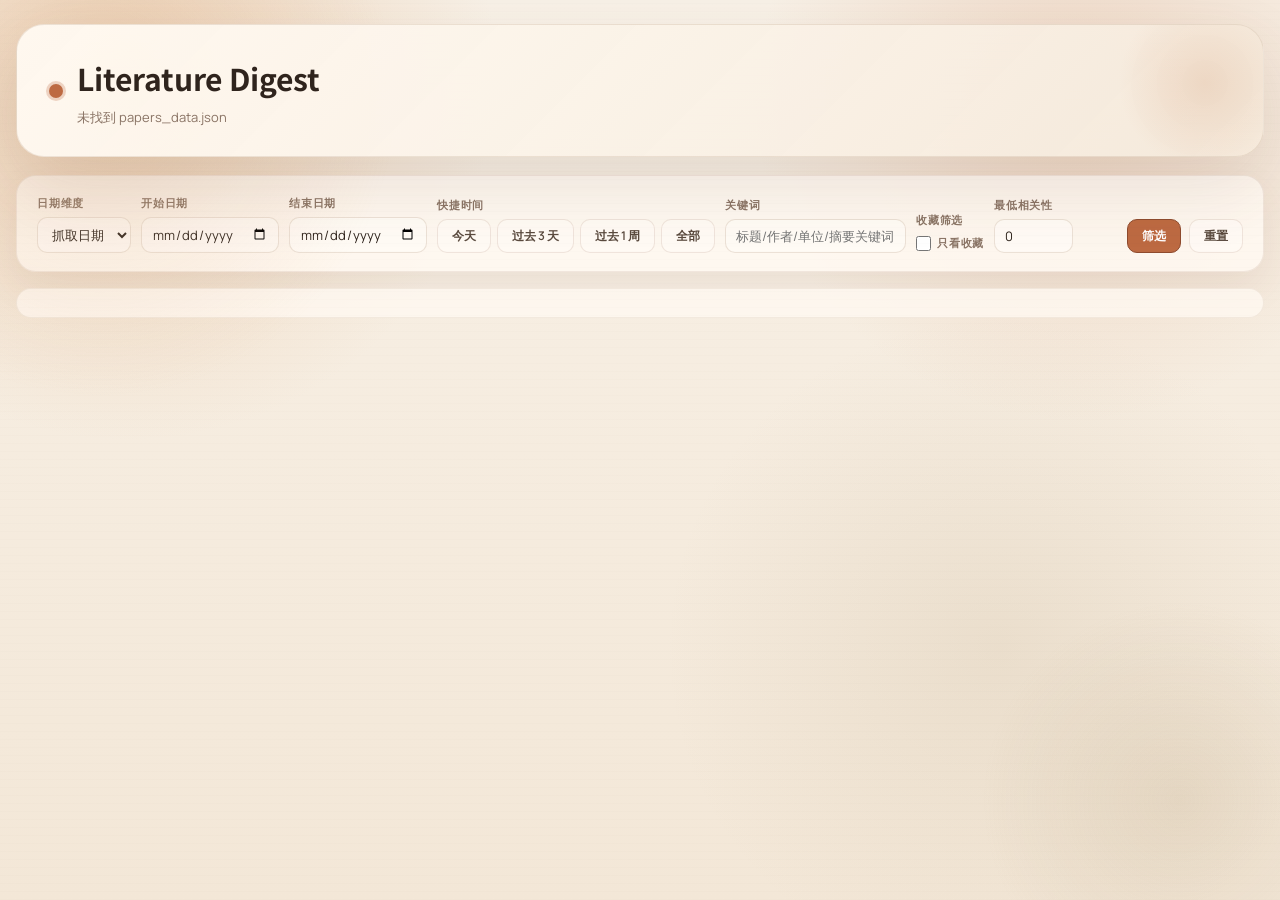
==== viewer/index.html @ 0d2b8d08 "feat(viewer): add static reader site for paper digest" ====
<!doctype html>
<html lang="zh-CN">
<head>
  <meta charset="utf-8">
  <meta name="viewport" content="width=device-width, initial-scale=1">
  <title>Literature Digest</title>
  <meta name="theme-color" content="#f6ede1">
  <link rel="icon" type="image/svg+xml" href="favicon.svg">
  <link rel="preconnect" href="https://fonts.googleapis.com">
  <link rel="preconnect" href="https://fonts.gstatic.com" crossorigin>
  <link href="https://fonts.googleapis.com/css2?family=Manrope:wght@400;500;700;800&family=Noto+Sans+SC:wght@400;500;700&display=swap" rel="stylesheet">
  <link rel="stylesheet" href="styles.css">
</head>
<body>
  <div class="bg-shape bg-shape-a"></div>
  <div class="bg-shape bg-shape-b"></div>

  <header class="topbar">
    <div class="brand">
      <div class="brand-dot"></div>
      <div>
        <h1>Literature Digest</h1>
        <p id="metaText">Loading...</p>
      </div>
    </div>
  </header>

  <main class="container">
    <section class="filters">
      <div class="field date-mode-field">
        <label for="dateMode">日期维度</label>
        <select id="dateMode">
          <option value="crawled_date">抓取日期</option>
          <option value="published_date">发表日期</option>
        </select>
      </div>

      <div class="field start-date-field">
        <label for="startDate">开始日期</label>
        <input id="startDate" type="date">
      </div>

      <div class="field end-date-field">
        <label for="endDate">结束日期</label>
        <input id="endDate" type="date">
      </div>

      <div class="field quick-range-field">
        <label>快捷时间</label>
        <div class="quick-range" id="quickRange">
          <button type="button" class="btn" data-range="today">今天</button>
          <button type="button" class="btn" data-range="3d">过去 3 天</button>
          <button type="button" class="btn" data-range="7d">过去 1 周</button>
          <button type="button" class="btn" data-range="all">全部</button>
        </div>
      </div>

      <div class="field search-field">
        <label for="keyword">关键词</label>
        <input id="keyword" type="text" placeholder="标题/作者/单位/摘要关键词">
      </div>

      <div class="field favorite-only-field">
        <label for="favoriteOnly">收藏筛选</label>
        <label class="switch-label">
          <input id="favoriteOnly" type="checkbox">
          <span>只看收藏</span>
        </label>
      </div>

      <div class="field relevance-field">
        <label for="minRelevance">最低相关性</label>
        <input id="minRelevance" type="number" min="0" max="1" step="0.05" value="0" placeholder="0–1">
      </div>

      <div class="actions">
        <button id="applyBtn" class="btn btn-primary">筛选</button>
        <button id="resetBtn" class="btn">重置</button>
      </div>
    </section>

    <section class="summary" id="summary"></section>
    <section class="cards" id="cards"></section>
  </main>

  <template id="paperTpl">
    <article class="card">
      <div class="card-head">
        <span class="pill"></span>
        <a class="title" target="_blank" rel="noopener noreferrer"></a>
        <button class="favorite-btn" type="button" aria-label="收藏">☆ 收藏</button>
      </div>
      <div class="meta"></div>
      <div class="tags"></div>
      <div class="section">
        <h3>单位</h3>
        <p class="affiliations"></p>
      </div>
      <div class="section cn-section">
        <h3>中文总结</h3>
        <p class="summary-cn"></p>
      </div>
      <details>
        <summary>查看 Abstract</summary>
        <p class="abstract"></p>
      </details>
    </article>
  </template>
  <script src="app.js"></script>
</body>
</html>
---- viewer/styles.css ----
:root {
    --bg: #f6ede1;
    --bg-deep: #ecdcc6;
    --paper: rgba(255, 250, 243, 0.9);
    --paper-strong: rgba(255, 248, 239, 0.96);
    --paper-muted: rgba(245, 233, 220, 0.82);
    --ink: #2f241d;
    --ink-soft: #5a4a3e;
    --muted: #8a7465;
    --line: rgba(122, 87, 61, 0.15);
    --accent: #bd6a42;
    --accent-deep: #8f4b2e;
    --accent-soft: rgba(189, 106, 66, 0.12);
    --olive: #697358;
    --gold: #b88a38;
    --shadow: 0 28px 70px rgba(98, 69, 46, 0.12);
    --shadow-soft: 0 16px 38px rgba(98, 69, 46, 0.08);
}

* { margin: 0; padding: 0; box-sizing: border-box; }

body {
    font-family: "Manrope", "Avenir Next", "Segoe UI", "Helvetica Neue", Arial, sans-serif;
    background:
        radial-gradient(circle at 10% 8%, rgba(224, 175, 130, 0.42), transparent 26%),
        radial-gradient(circle at 84% 11%, rgba(207, 136, 93, 0.24), transparent 24%),
        radial-gradient(circle at 78% 72%, rgba(173, 149, 110, 0.14), transparent 28%),
        linear-gradient(180deg, #f8f1e7 0%, #f3e7d7 100%);
    color: var(--ink);
    line-height: 1.7;
    padding: 24px 16px 44px;
    min-height: 100vh;
}

body::before {
    content: "";
    position: fixed;
    inset: 0;
    pointer-events: none;
    background: repeating-linear-gradient(
        0deg,
        rgba(122, 93, 68, 0.025) 0,
        rgba(122, 93, 68, 0.025) 1px,
        transparent 1px,
        transparent 8px
    );
    opacity: 0.45;
}

.bg-shape {
    position: fixed;
    border-radius: 50%;
    pointer-events: none;
    z-index: 0;
}
.bg-shape-a {
    width: 600px; height: 600px;
    top: -200px; left: -200px;
    background: radial-gradient(circle, rgba(224, 175, 130, 0.25), transparent 70%);
}
.bg-shape-b {
    width: 400px; height: 400px;
    bottom: -100px; right: -100px;
    background: radial-gradient(circle, rgba(173, 149, 110, 0.18), transparent 70%);
}

a { color: var(--accent-deep); text-decoration: none; }
a:hover { color: var(--accent); }

.page-shell { width: min(1320px, 100%); margin: 0 auto; position: relative; z-index: 1; }

/* ---- Topbar ---- */
.topbar {
    position: relative;
    overflow: hidden;
    padding: 28px 32px;
    border: 1px solid rgba(151, 110, 81, 0.16);
    border-radius: 28px;
    background: linear-gradient(135deg, rgba(255,249,241,0.97), rgba(245,234,220,0.93));
    box-shadow: var(--shadow);
    margin-bottom: 18px;
}
.topbar::after {
    content: "";
    position: absolute;
    right: -32px; top: -32px;
    width: 180px; height: 180px;
    border-radius: 50%;
    background: radial-gradient(circle, rgba(198,132,88,0.2), transparent 68%);
    pointer-events: none;
}
.brand { display: flex; align-items: center; gap: 14px; }
.brand-dot {
    width: 14px; height: 14px; border-radius: 50%;
    background: var(--accent); flex-shrink: 0;
    box-shadow: 0 0 0 3px rgba(189,106,66,0.25);
}
.topbar h1 {
    font-family: "Noto Sans SC", "Manrope", sans-serif;
    font-size: clamp(22px, 3vw, 30px);
    font-weight: 700;
    color: var(--ink);
    margin-bottom: 2px;
}
#metaText {
    font-size: 13px;
    color: var(--muted);
}

/* ---- Filters ---- */
.filters {
    display: flex;
    flex-wrap: wrap;
    gap: 10px;
    align-items: flex-end;
    padding: 18px 20px;
    background: rgba(255,249,242,0.85);
    border: 1px solid rgba(151,110,81,0.12);
    border-radius: 20px;
    box-shadow: var(--shadow-soft);
    margin-bottom: 16px;
}
.field {
    display: flex;
    flex-direction: column;
    gap: 4px;
    min-width: 0;
}
.field label {
    font-size: 11px;
    font-weight: 700;
    text-transform: uppercase;
    letter-spacing: 0.07em;
    color: var(--muted);
}
.field input, .field select {
    padding: 7px 10px;
    border: 1px solid rgba(151,110,81,0.18);
    border-radius: 10px;
    background: rgba(255,251,246,0.9);
    color: var(--ink);
    font-size: 13px;
    font-family: inherit;
    outline: none;
    transition: border-color 0.15s;
}
.field input:focus, .field select:focus { border-color: var(--accent); }
.quick-range { display: flex; gap: 6px; flex-wrap: wrap; }
.btn {
    padding: 7px 14px;
    border: 1px solid rgba(151,110,81,0.15);
    border-radius: 10px;
    background: rgba(255,251,246,0.8);
    color: var(--ink-soft);
    font-size: 12px;
    font-weight: 600;
    cursor: pointer;
    transition: all 0.15s;
    font-family: inherit;
}
.btn:hover { background: rgba(245,234,220,0.9); border-color: rgba(151,110,81,0.3); }
.btn.btn-primary {
    background: var(--accent);
    color: white;
    border-color: var(--accent-deep);
}
.btn.btn-primary:hover { background: var(--accent-deep); }
.switch-label { display: flex; align-items: center; gap: 6px; cursor: pointer; }
.switch-label input[type=checkbox] { width: 15px; height: 15px; accent-color: var(--accent); }
.actions { display: flex; gap: 8px; align-items: flex-end; margin-left: auto; }

/* ---- Summary ---- */
.summary {
    padding: 14px 20px;
    background: rgba(255,249,242,0.8);
    border: 1px solid rgba(151,110,81,0.1);
    border-radius: 16px;
    font-size: 14px;
    color: var(--ink-soft);
    margin-bottom: 14px;
}

/* ---- Cards ---- */
.cards { display: grid; grid-template-columns: repeat(auto-fill, minmax(480px, 1fr)); gap: 16px; }

.card {
    position: relative;
    border-radius: 24px;
    padding: 20px;
    background: linear-gradient(180deg, rgba(255,250,243,0.95), rgba(251,244,235,0.93));
    border: 1px solid rgba(151,110,81,0.14);
    box-shadow: 0 12px 32px rgba(102,73,50,0.07);
    overflow: hidden;
    display: flex;
    flex-direction: column;
    gap: 0;
}
.card::before {
    content: "";
    position: absolute;
    inset: 0;
    background: linear-gradient(135deg, rgba(255,255,255,0.18), transparent 32%);
    pointer-events: none;
}

.card-head {
    display: flex;
    align-items: flex-start;
    gap: 10px;
    margin-bottom: 10px;
}
.pill {
    flex-shrink: 0;
    padding: 3px 8px;
    border-radius: 999px;
    font-size: 11px;
    font-weight: 700;
    background: rgba(184,106,69,0.12);
    color: var(--accent-deep);
    white-space: nowrap;
    margin-top: 2px;
}
.title {
    flex: 1;
    font-size: 15px;
    font-weight: 700;
    color: var(--accent-deep);
    line-height: 1.4;
    text-decoration: none;
}
.title:hover { color: var(--accent); }
.favorite-btn {
    flex-shrink: 0;
    background: none;
    border: none;
    font-size: 16px;
    cursor: pointer;
    color: var(--muted);
    padding: 0 2px;
    line-height: 1;
    transition: color 0.15s;
}
.favorite-btn:hover, .favorite-btn.active { color: var(--gold); }

.meta {
    font-size: 12px;
    color: var(--muted);
    margin-bottom: 10px;
    line-height: 1.5;
}

.tags { display: flex; flex-wrap: wrap; gap: 5px; margin-bottom: 10px; }
.tag {
    padding: 2px 8px;
    border-radius: 999px;
    font-size: 11px;
    background: rgba(105,115,88,0.12);
    color: var(--olive);
}

.section {
    margin-bottom: 8px;
    padding: 10px 12px;
    background: rgba(245,233,220,0.35);
    border-radius: 12px;
    border-left: 3px solid var(--accent-soft);
}
.cn-section { border-left-color: var(--olive); }
.section h3 {
    font-size: 10px;
    font-weight: 700;
    text-transform: uppercase;
    letter-spacing: 0.08em;
    color: var(--muted);
    margin-bottom: 4px;
}
.section p { font-size: 13px; color: var(--ink-soft); line-height: 1.6; }
.summary-cn { color: var(--ink); }

details {
    margin-top: 4px;
    font-size: 12px;
}
details summary {
    cursor: pointer;
    color: var(--muted);
    font-size: 12px;
    user-select: none;
    padding: 2px 0;
}
details summary:hover { color: var(--accent); }
details .abstract {
    margin-top: 6px;
    padding: 10px;
    background: rgba(240,234,224,0.6);
    border-radius: 8px;
    font-size: 12px;
    color: var(--ink-soft);
    line-height: 1.6;
    max-height: 180px;
    overflow-y: auto;
}

/* ---- Responsive ---- */
@media (max-width: 600px) {
    .cards { grid-template-columns: 1fr; }
    .filters { flex-direction: column; }
    .actions { margin-left: 0; width: 100%; }
    .actions .btn { flex: 1; }
}
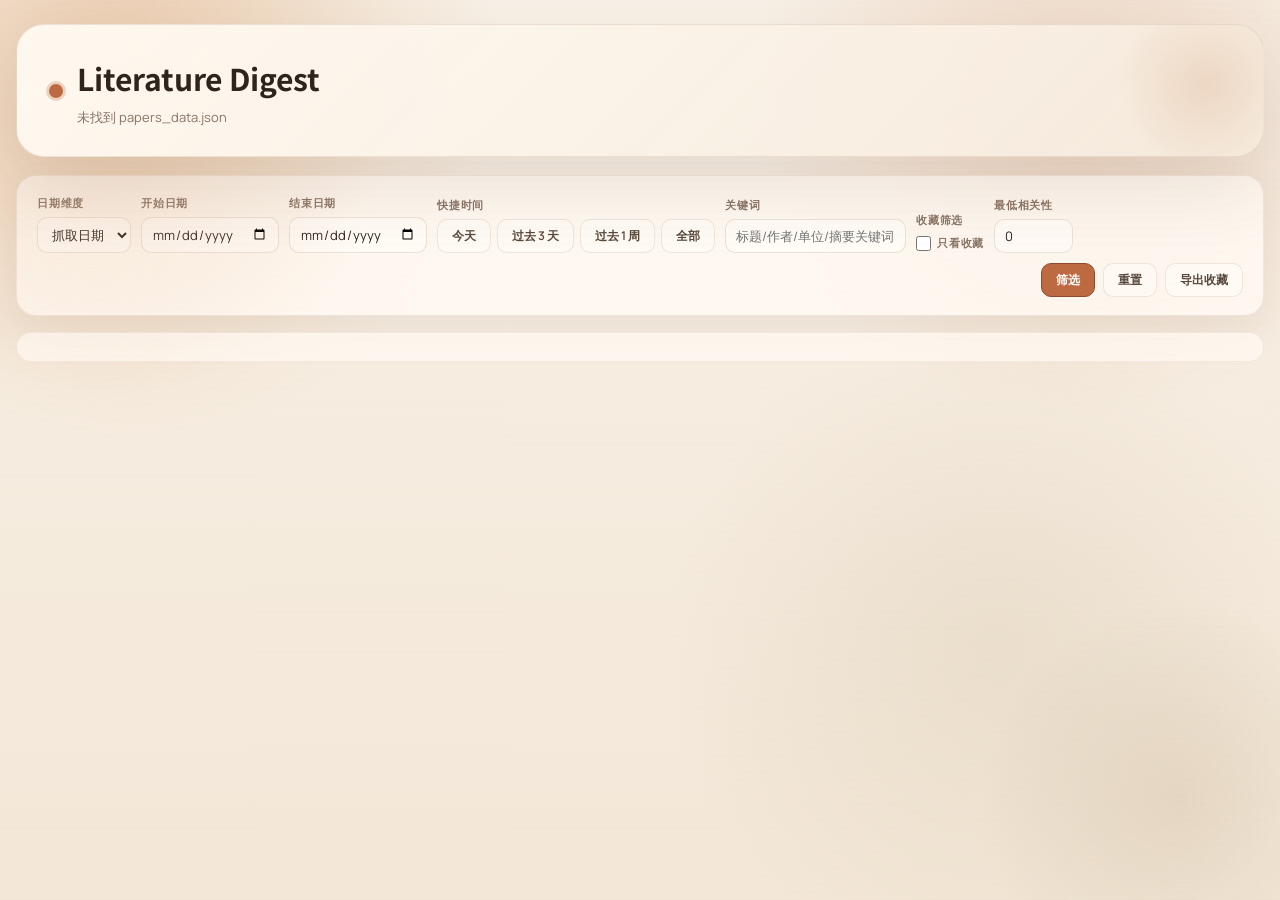
==== commit 81514339: "feat(viewer): add favorites export modal" ====
--- a/viewer/index.html
+++ b/viewer/index.html
@@ -76,8 +76,20 @@
       <div class="actions">
         <button id="applyBtn" class="btn btn-primary">筛选</button>
         <button id="resetBtn" class="btn">重置</button>
+        <button id="exportFavBtn" class="btn">导出收藏</button>
       </div>
     </section>
+
+    <div id="favModal" class="modal" style="display:none">
+      <div class="modal-content">
+        <h3>收藏数据</h3>
+        <p>复制以下内容发给 Hermes：</p>
+        <textarea id="favJson" rows="8" readonly style="width:100%;font-size:12px"></textarea>
+        <br>
+        <button id="copyFavBtn" class="btn btn-primary">复制到剪贴板</button>
+        <button id="closeFavBtn" class="btn">关闭</button>
+      </div>
+    </div>
 
     <section class="summary" id="summary"></section>
     <section class="cards" id="cards"></section>
--- a/viewer/styles.css
+++ b/viewer/styles.css
@@ -302,6 +302,19 @@
 }
 
 /* ---- Responsive ---- */
+.modal {
+  position: fixed; inset: 0; z-index: 1000;
+  background: rgba(0,0,0,0.5); display: flex; align-items: center; justify-content: center;
+}
+.modal-content {
+  background: #fff; border-radius: 16px; padding: 24px; max-width: 500px; width: 90%;
+  box-shadow: 0 20px 60px rgba(0,0,0,0.3);
+}
+.modal-content h3 { margin-bottom: 12px; font-size: 18px; }
+.modal-content p { font-size: 13px; color: var(--ink-soft); margin-bottom: 12px; }
+.modal-content textarea { border: 1px solid var(--line); border-radius: 8px; padding: 8px; }
+.modal-content .btn { margin-top: 10px; margin-right: 6px; }
+
 @media (max-width: 600px) {
     .cards { grid-template-columns: 1fr; }
     .filters { flex-direction: column; }
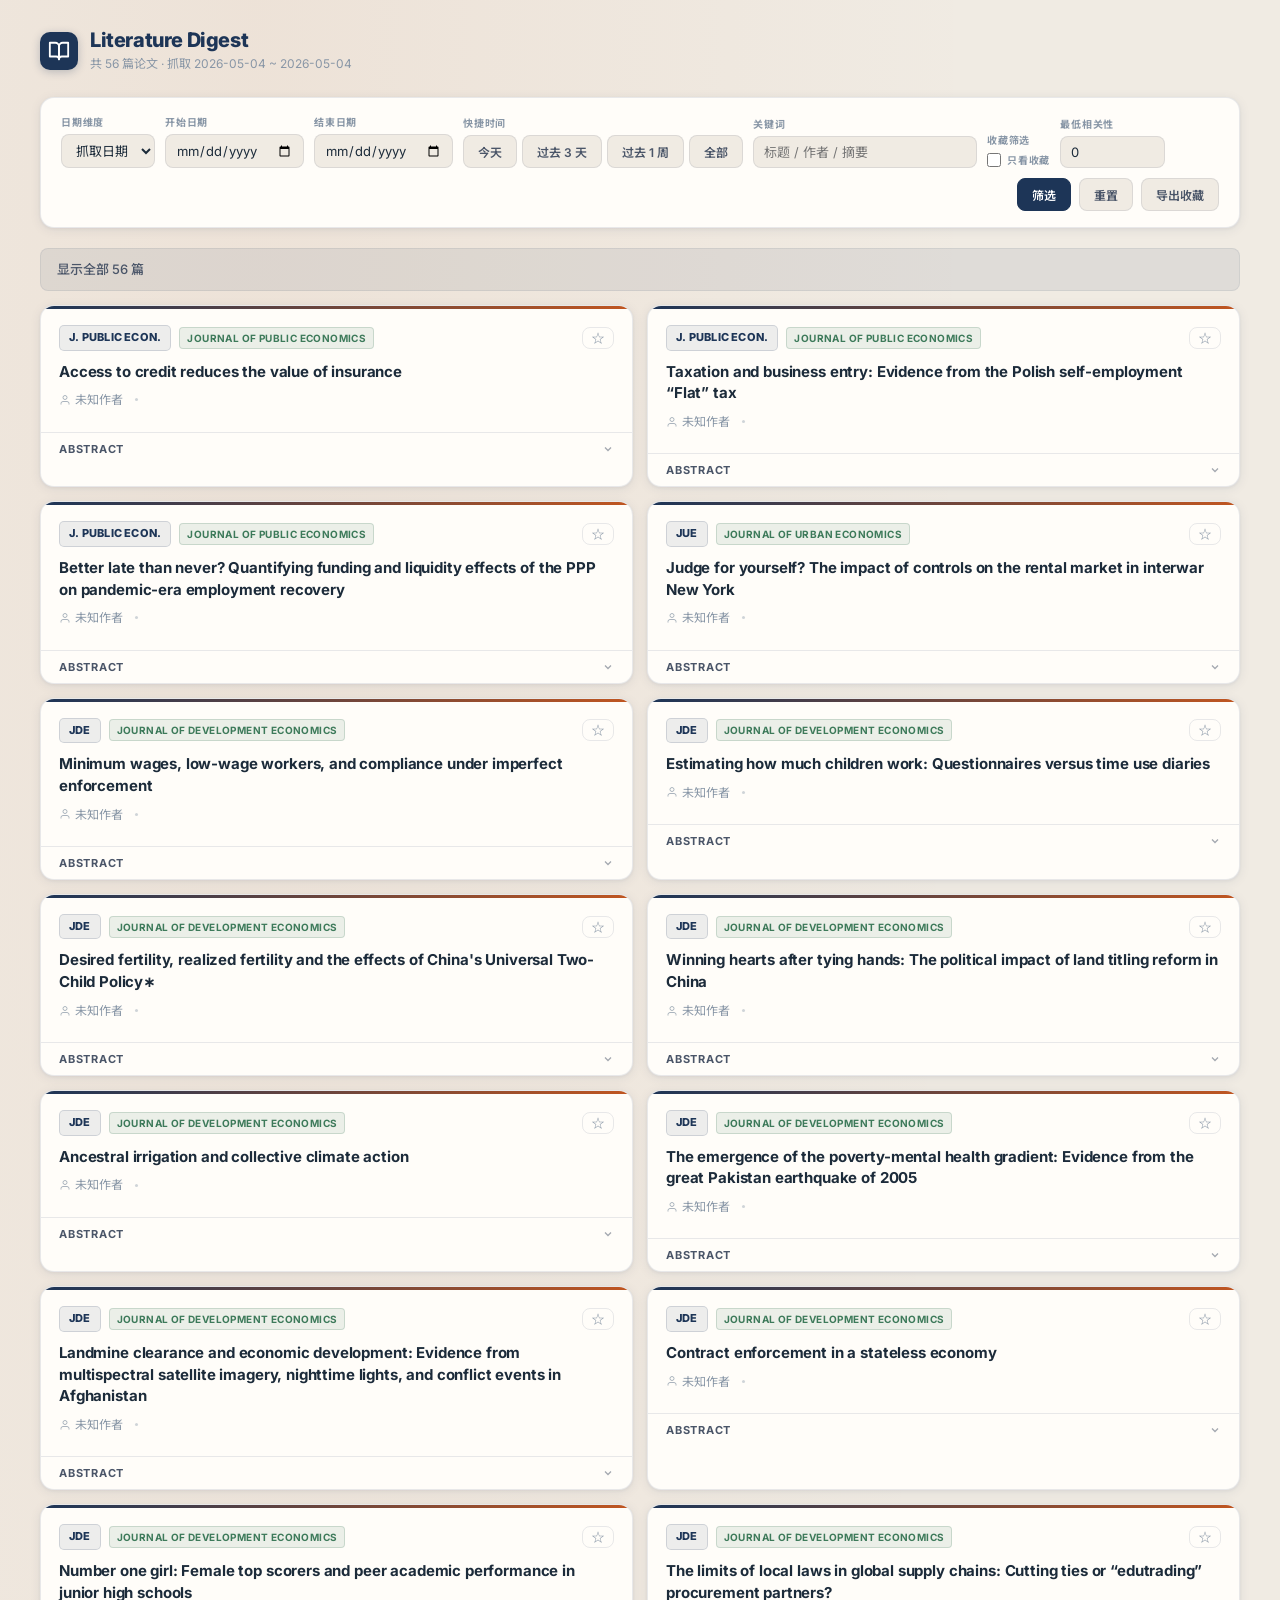
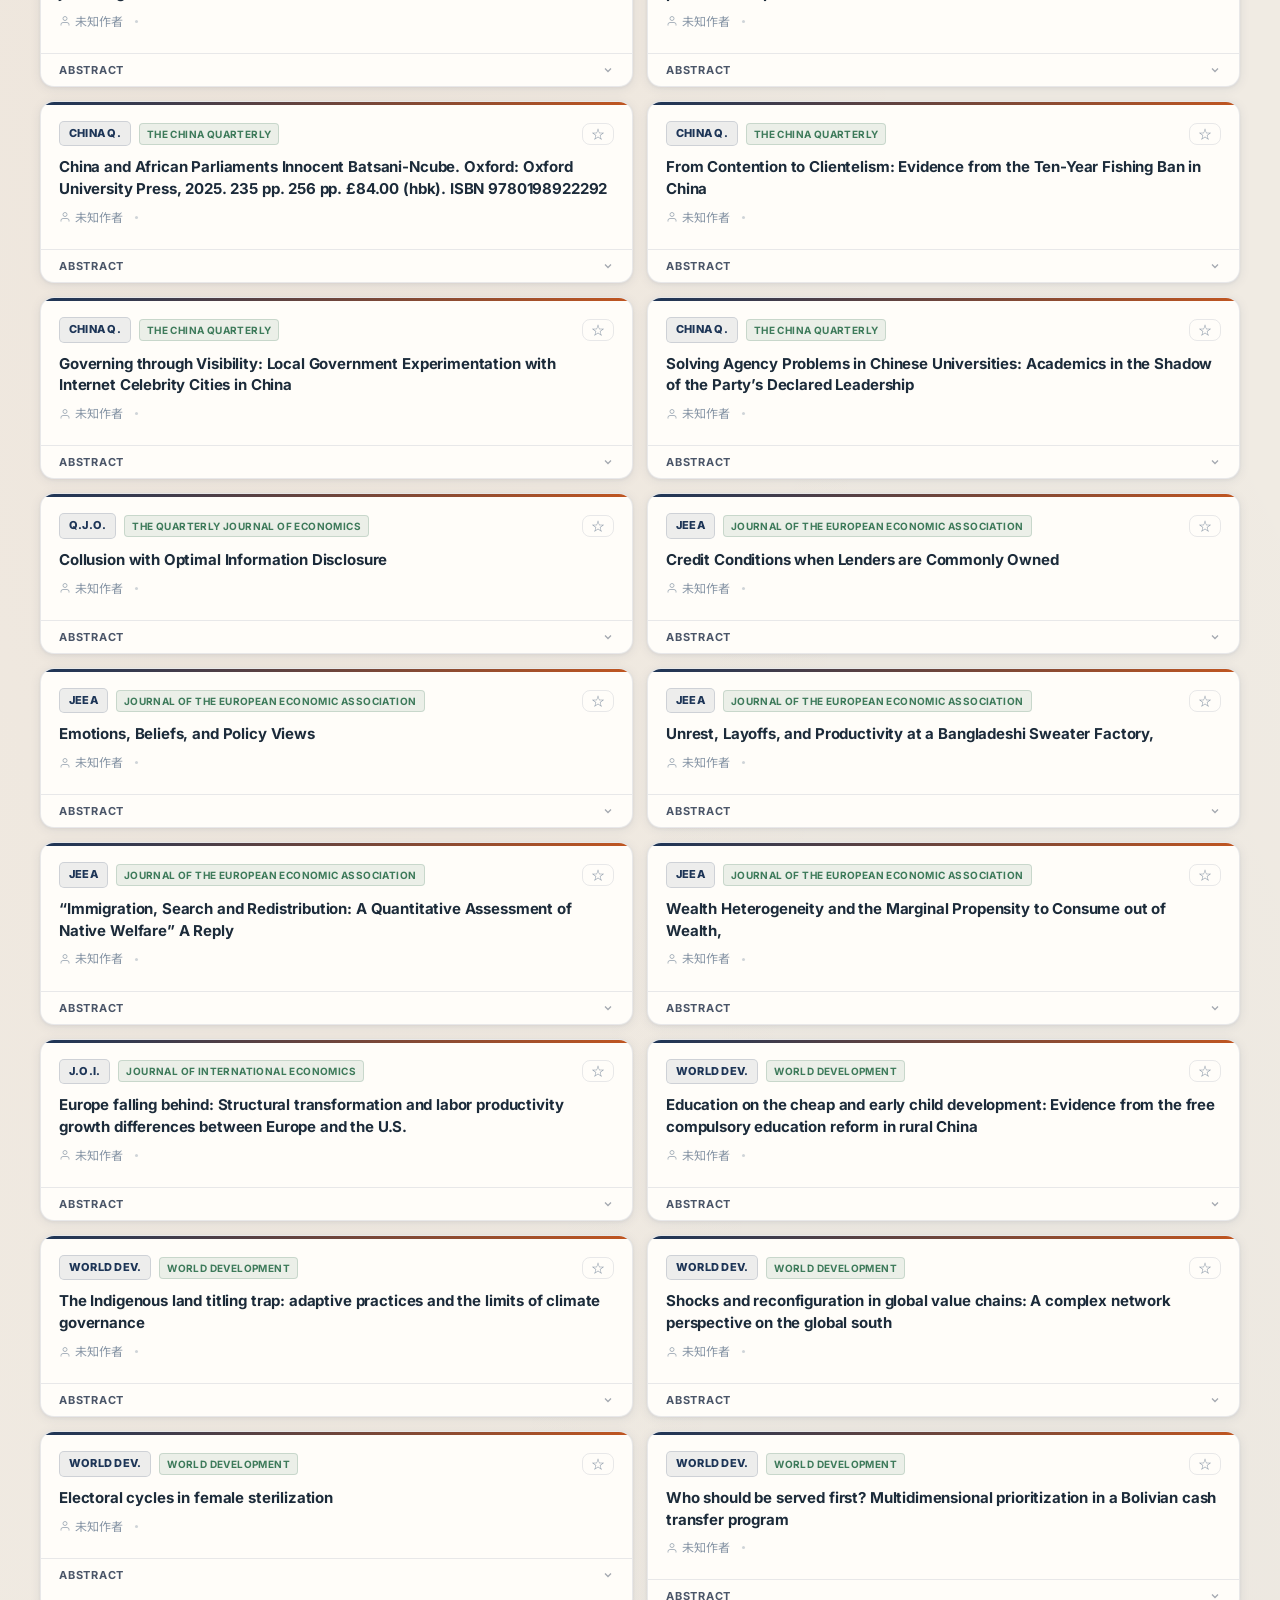
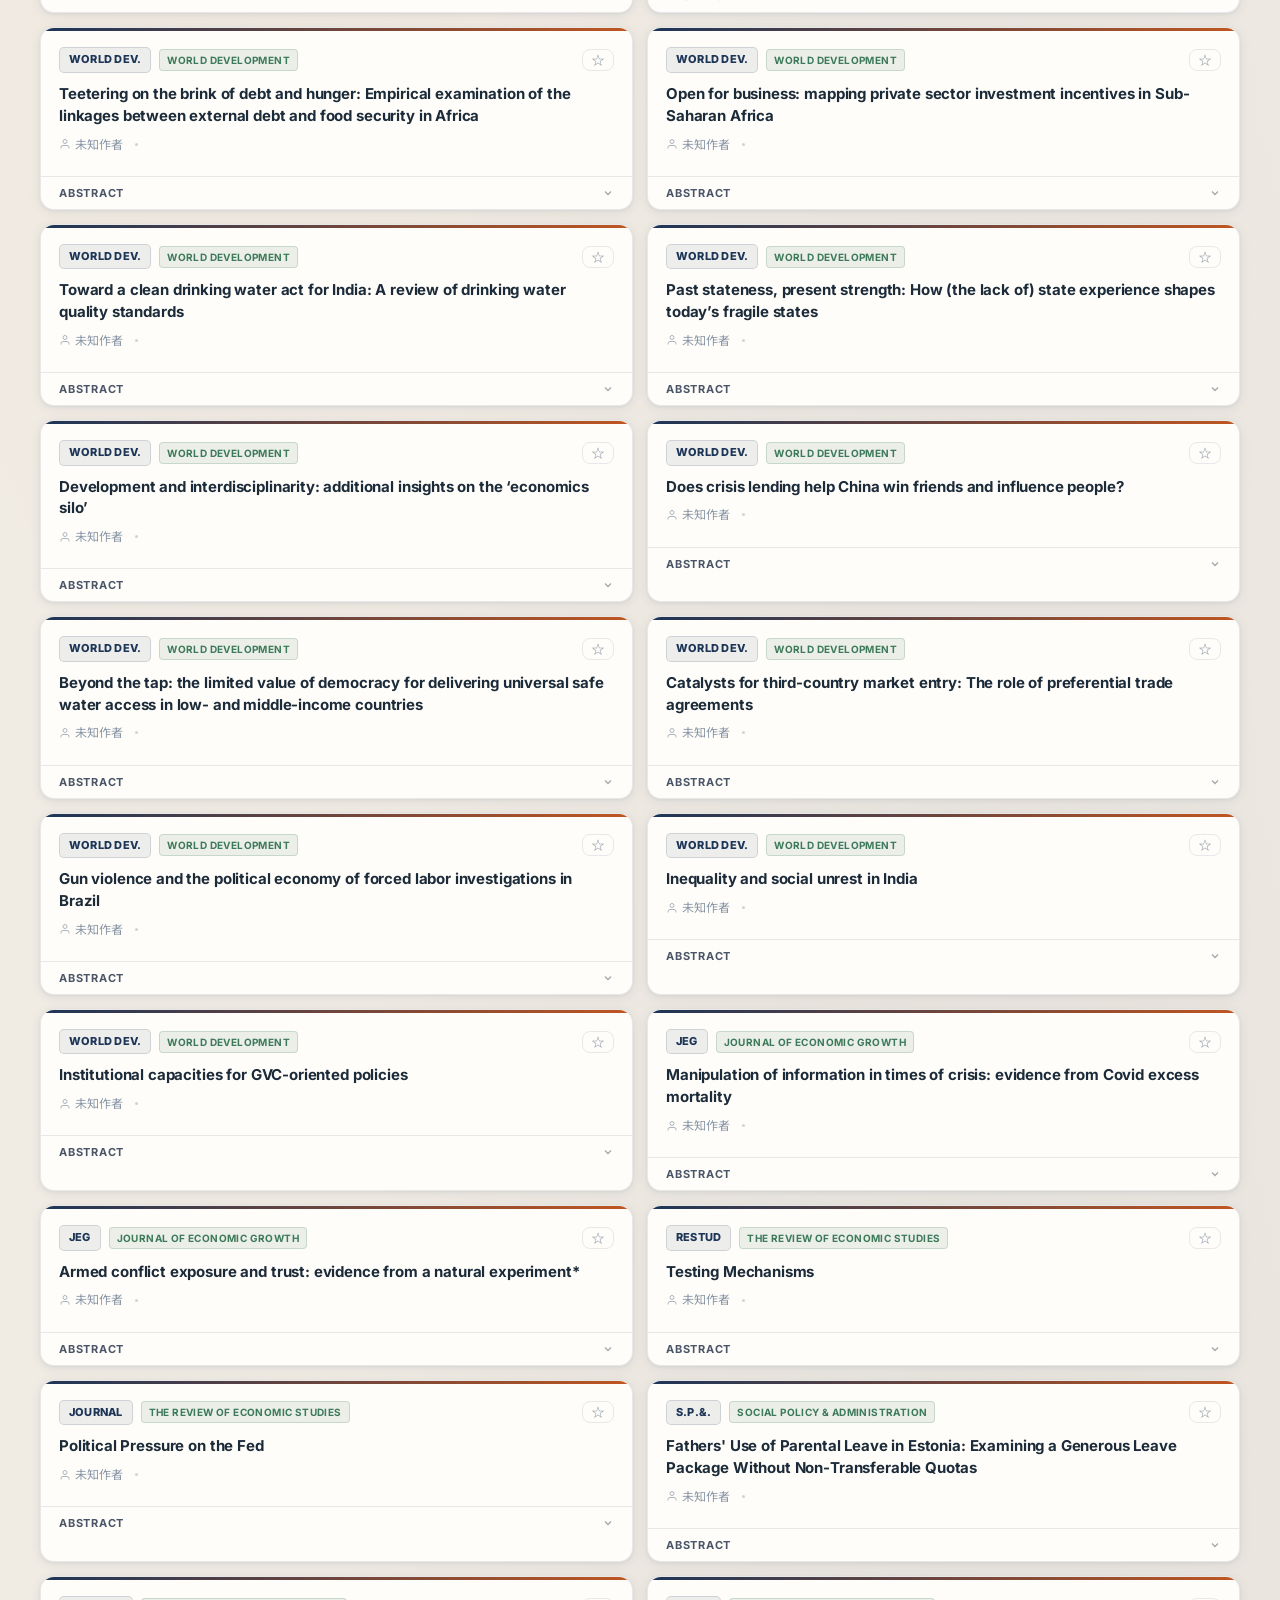
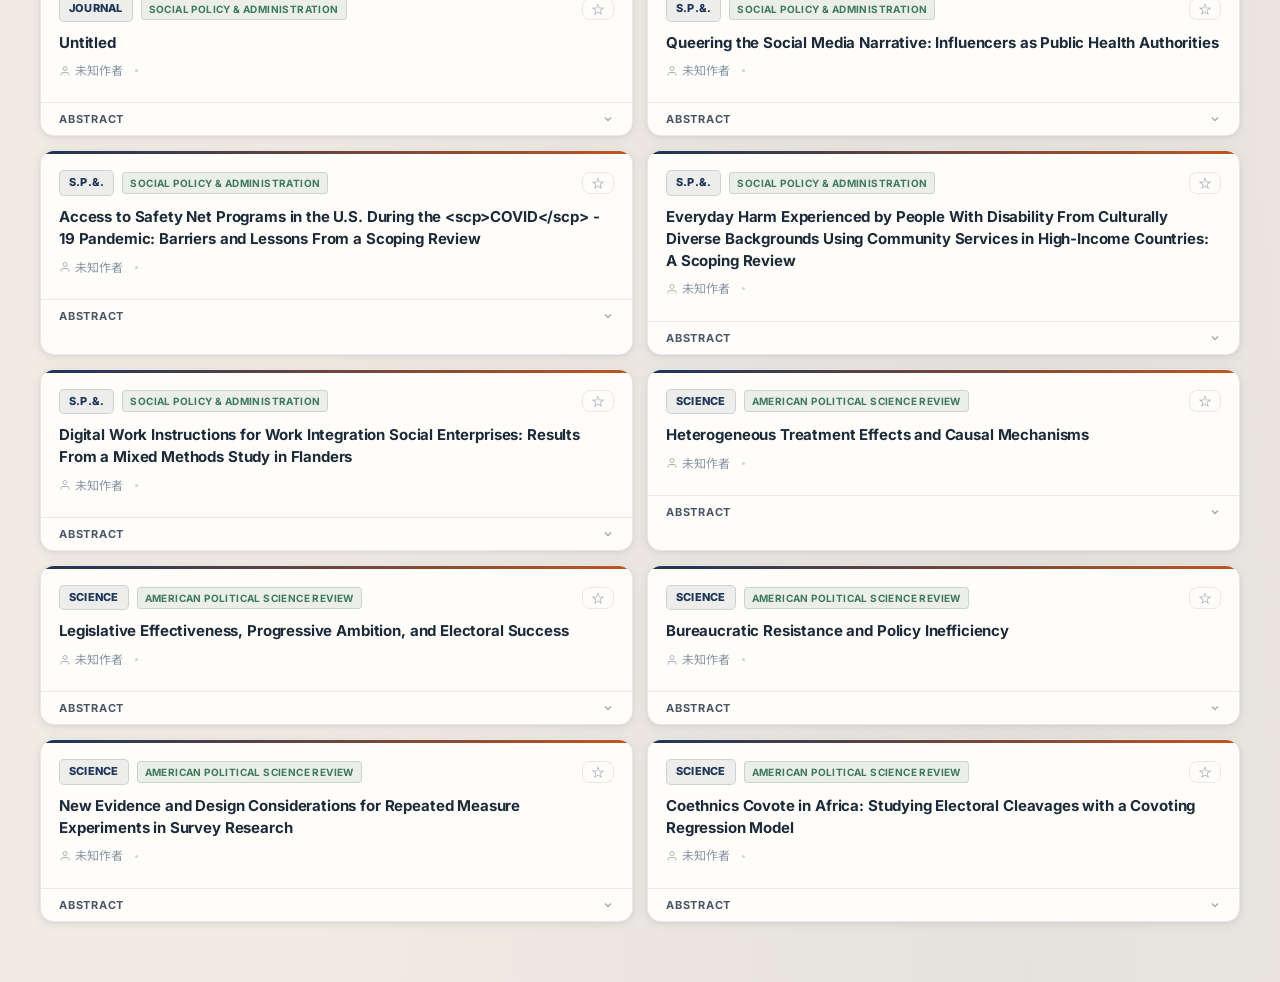
==== commit 46965d63: "feat(viewer): redesign cards with journal abbreviations, collapsible sections, academic color scheme" ====
--- a/viewer/index.html
+++ b/viewer/index.html
@@ -4,120 +4,185 @@
   <meta charset="utf-8">
   <meta name="viewport" content="width=device-width, initial-scale=1">
   <title>Literature Digest</title>
-  <meta name="theme-color" content="#f6ede1">
+  <meta name="theme-color" content="#f0ebe3">
   <link rel="icon" type="image/svg+xml" href="favicon.svg">
   <link rel="preconnect" href="https://fonts.googleapis.com">
   <link rel="preconnect" href="https://fonts.gstatic.com" crossorigin>
-  <link href="https://fonts.googleapis.com/css2?family=Manrope:wght@400;500;700;800&family=Noto+Sans+SC:wght@400;500;700&display=swap" rel="stylesheet">
+  <link href="https://fonts.googleapis.com/css2?family=Inter:wght@400;500;600;700;800&family=Noto+Sans+SC:wght@400;500;700&display=swap" rel="stylesheet">
   <link rel="stylesheet" href="styles.css">
 </head>
 <body>
-  <div class="bg-shape bg-shape-a"></div>
-  <div class="bg-shape bg-shape-b"></div>
 
   <header class="topbar">
     <div class="brand">
-      <div class="brand-dot"></div>
-      <div>
+      <div class="brand-icon">
+        <!-- Book icon -->
+        <svg viewBox="0 0 24 24" fill="none" stroke="white" stroke-width="2" stroke-linecap="round" stroke-linejoin="round">
+          <path d="M2 3h6a4 4 0 0 1 4 4v14a3 3 0 0 0-3-3H2z"/>
+          <path d="M22 3h-6a4 4 0 0 0-4 4v14a3 3 0 0 1 3-3h7z"/>
+        </svg>
+      </div>
+      <div class="brand-text">
         <h1>Literature Digest</h1>
         <p id="metaText">Loading...</p>
       </div>
     </div>
   </header>
 
-  <main class="container">
-    <section class="filters">
-      <div class="field date-mode-field">
-        <label for="dateMode">日期维度</label>
-        <select id="dateMode">
-          <option value="crawled_date">抓取日期</option>
-          <option value="published_date">发表日期</option>
-        </select>
+  <div class="filters">
+    <div class="field date-mode-field">
+      <label for="dateMode">日期维度</label>
+      <select id="dateMode">
+        <option value="crawled_date">抓取日期</option>
+        <option value="published_date">发表日期</option>
+      </select>
+    </div>
+
+    <div class="field start-date-field">
+      <label for="startDate">开始日期</label>
+      <input id="startDate" type="date">
+    </div>
+
+    <div class="field end-date-field">
+      <label for="endDate">结束日期</label>
+      <input id="endDate" type="date">
+    </div>
+
+    <div class="field quick-range-field">
+      <label>快捷时间</label>
+      <div class="quick-range" id="quickRange">
+        <button type="button" class="btn" data-range="today">今天</button>
+        <button type="button" class="btn" data-range="3d">过去 3 天</button>
+        <button type="button" class="btn" data-range="7d">过去 1 周</button>
+        <button type="button" class="btn" data-range="all">全部</button>
       </div>
+    </div>
 
-      <div class="field start-date-field">
-        <label for="startDate">开始日期</label>
-        <input id="startDate" type="date">
-      </div>
+    <div class="field search-field">
+      <label for="keyword">关键词</label>
+      <input id="keyword" type="text" placeholder="标题 / 作者 / 摘要">
+    </div>
 
-      <div class="field end-date-field">
-        <label for="endDate">结束日期</label>
-        <input id="endDate" type="date">
-      </div>
+    <div class="field">
+      <label>收藏筛选</label>
+      <label class="switch-label">
+        <input id="favoriteOnly" type="checkbox">
+        <span>只看收藏</span>
+      </label>
+    </div>
 
-      <div class="field quick-range-field">
-        <label>快捷时间</label>
-        <div class="quick-range" id="quickRange">
-          <button type="button" class="btn" data-range="today">今天</button>
-          <button type="button" class="btn" data-range="3d">过去 3 天</button>
-          <button type="button" class="btn" data-range="7d">过去 1 周</button>
-          <button type="button" class="btn" data-range="all">全部</button>
-        </div>
-      </div>
+    <div class="field relevance-field">
+      <label for="minRelevance">最低相关性</label>
+      <input id="minRelevance" type="number" min="0" max="1" step="0.05" value="0">
+    </div>
 
-      <div class="field search-field">
-        <label for="keyword">关键词</label>
-        <input id="keyword" type="text" placeholder="标题/作者/单位/摘要关键词">
-      </div>
+    <div class="actions">
+      <button id="applyBtn" class="btn btn-primary">筛选</button>
+      <button id="resetBtn" class="btn">重置</button>
+      <button id="exportFavBtn" class="btn">导出收藏</button>
+    </div>
+  </div>
 
-      <div class="field favorite-only-field">
-        <label for="favoriteOnly">收藏筛选</label>
-        <label class="switch-label">
-          <input id="favoriteOnly" type="checkbox">
-          <span>只看收藏</span>
-        </label>
-      </div>
+  <div class="summary" id="summary"></div>
 
-      <div class="field relevance-field">
-        <label for="minRelevance">最低相关性</label>
-        <input id="minRelevance" type="number" min="0" max="1" step="0.05" value="0" placeholder="0–1">
-      </div>
+  <div class="cards" id="cards"></div>
 
-      <div class="actions">
-        <button id="applyBtn" class="btn btn-primary">筛选</button>
-        <button id="resetBtn" class="btn">重置</button>
-        <button id="exportFavBtn" class="btn">导出收藏</button>
-      </div>
-    </section>
-
-    <div id="favModal" class="modal" style="display:none">
-      <div class="modal-content">
-        <h3>收藏数据</h3>
-        <p>复制以下内容发给 Hermes：</p>
-        <textarea id="favJson" rows="8" readonly style="width:100%;font-size:12px"></textarea>
-        <br>
+  <!-- Favorites Modal -->
+  <div id="favModal" class="modal" style="display:none">
+    <div class="modal-content">
+      <h3>收藏数据</h3>
+      <p>复制以下内容发给 Hermes：</p>
+      <textarea id="favJson" rows="8" readonly></textarea>
+      <div class="btn-row">
         <button id="copyFavBtn" class="btn btn-primary">复制到剪贴板</button>
         <button id="closeFavBtn" class="btn">关闭</button>
       </div>
     </div>
+  </div>
 
-    <section class="summary" id="summary"></section>
-    <section class="cards" id="cards"></section>
-  </main>
-
+  <!-- Paper Card Template -->
   <template id="paperTpl">
     <article class="card">
-      <div class="card-head">
-        <span class="pill"></span>
+      <div class="card-header">
+        <!-- Journal badge: abbr on surface, full name in tooltip -->
+        <span class="journal-badge" data-abbr="" data-full=""></span>
+        <span class="year-pill"></span>
+        <span class="interest-badge"></span>
+        <span class="card-spacer"></span>
+        <button class="favorite-btn" type="button" aria-label="收藏">☆</button>
+      </div>
+
+      <div class="card-title">
         <a class="title" target="_blank" rel="noopener noreferrer"></a>
-        <button class="favorite-btn" type="button" aria-label="收藏">☆ 收藏</button>
       </div>
-      <div class="meta"></div>
-      <div class="tags"></div>
-      <div class="section">
-        <h3>单位</h3>
-        <p class="affiliations"></p>
+
+      <div class="card-meta">
+        <!-- Author line -->
+        <span class="meta-item meta-authors">
+          <svg viewBox="0 0 24 24" fill="none" stroke="currentColor" stroke-width="2"><path d="M20 21v-2a4 4 0 0 0-4-4H8a4 4 0 0 0-4 4v2"/><circle cx="12" cy="7" r="4"/></svg>
+          <span class="meta-authors-text"></span>
+        </span>
+        <span class="meta-dot"></span>
+        <!-- Published date -->
+        <span class="meta-item meta-date">
+          <svg viewBox="0 0 24 24" fill="none" stroke="currentColor" stroke-width="2"><rect x="3" y="4" width="18" height="18" rx="2" ry="2"/><line x1="16" y1="2" x2="16" y2="6"/><line x1="8" y1="2" x2="8" y2="6"/><line x1="3" y1="10" x2="21" y2="10"/></svg>
+          <span class="meta-date-text"></span>
+        </span>
+        <span class="meta-dot"></span>
+        <!-- Cited by -->
+        <span class="meta-item meta-cited">
+          <svg viewBox="0 0 24 24" fill="none" stroke="currentColor" stroke-width="2"><path d="M3 21c3 0 7-1 7-8V5c0-1.25-.756-2.017-2-2H4c-1.25 0-2 .75-2 1.972V11c0 1.25.75 2 2 2 1 0 1 0 1 1v1c0 1-1 2-2 2s-1 .008-1 1.031V20c0 1 0 1 1 1z"/><path d="M15 21c3 0 7-1 7-8V5c0-1.25-.757-2.017-2-2h-4c-1.25 0-2 .75-2 1.972V11c0 1.25.75 2 2 2h.75c0 2.25.25 4-2.75 4v3c0 1 0 1 1 1z"/></svg>
+          <span class="meta-cited-text"></span>
+        </span>
+        <span class="meta-dot meta-rel-dot" style="display:none"></span>
+        <!-- Relevance -->
+        <span class="meta-item meta-rel" style="display:none">
+          <svg viewBox="0 0 24 24" fill="none" stroke="currentColor" stroke-width="2"><circle cx="12" cy="12" r="10"/><polyline points="12 6 12 12 16 14"/></svg>
+          <span class="meta-rel-text"></span>
+        </span>
       </div>
-      <div class="section cn-section">
-        <h3>中文总结</h3>
-        <p class="summary-cn"></p>
+
+      <div class="card-tags">
+        <!-- Dynamic tags rendered by JS -->
       </div>
-      <details>
-        <summary>查看 Abstract</summary>
-        <p class="abstract"></p>
-      </details>
+
+      <div class="card-sections">
+        <!-- Affiliations (collapsible) -->
+        <div class="card-section" data-section="affiliations" style="display:none">
+          <button class="section-toggle" aria-expanded="false" aria-controls="sec-affiliations">
+            <span>作者单位</span>
+            <svg class="chevron" width="12" height="12" viewBox="0 0 24 24" fill="none" stroke="currentColor" stroke-width="2.5"><polyline points="6 9 12 15 18 9"/></svg>
+          </button>
+          <div class="section-content" id="sec-affiliations">
+            <p class="section-text"></p>
+          </div>
+        </div>
+
+        <!-- Chinese summary (collapsible) -->
+        <div class="card-section" data-section="summary-cn" style="display:none">
+          <button class="section-toggle" aria-expanded="false" aria-controls="sec-cn">
+            <span>中文总结</span>
+            <svg class="chevron" width="12" height="12" viewBox="0 0 24 24" fill="none" stroke="currentColor" stroke-width="2.5"><polyline points="6 9 12 15 18 9"/></svg>
+          </button>
+          <div class="section-content" id="sec-cn">
+            <p class="section-text"></p>
+          </div>
+        </div>
+
+        <!-- Abstract (collapsible) -->
+        <div class="card-section" data-section="abstract">
+          <button class="section-toggle" aria-expanded="false" aria-controls="sec-abstract">
+            <span>Abstract</span>
+            <svg class="chevron" width="12" height="12" viewBox="0 0 24 24" fill="none" stroke="currentColor" stroke-width="2.5"><polyline points="6 9 12 15 18 9"/></svg>
+          </button>
+          <div class="section-content" id="sec-abstract">
+            <p class="section-text"></p>
+          </div>
+        </div>
+      </div>
     </article>
   </template>
+
   <script src="app.js"></script>
 </body>
 </html>
--- a/viewer/styles.css
+++ b/viewer/styles.css
@@ -1,323 +1,505 @@
+/* ═══════════════════════════════════════════════
+   Literature Digest — Academic Redesign
+   Color palette: Deep Navy + Warm Ivory + Amber
+   ═══════════════════════════════════════════════ */
+
 :root {
-    --bg: #f6ede1;
-    --bg-deep: #ecdcc6;
-    --paper: rgba(255, 250, 243, 0.9);
-    --paper-strong: rgba(255, 248, 239, 0.96);
-    --paper-muted: rgba(245, 233, 220, 0.82);
-    --ink: #2f241d;
-    --ink-soft: #5a4a3e;
-    --muted: #8a7465;
-    --line: rgba(122, 87, 61, 0.15);
-    --accent: #bd6a42;
-    --accent-deep: #8f4b2e;
-    --accent-soft: rgba(189, 106, 66, 0.12);
-    --olive: #697358;
-    --gold: #b88a38;
-    --shadow: 0 28px 70px rgba(98, 69, 46, 0.12);
-    --shadow-soft: 0 16px 38px rgba(98, 69, 46, 0.08);
+  --bg: #f0ebe3;
+  --bg-card: #fffdf9;
+  --ink: #1c2b3a;
+  --ink-soft: #4a5568;
+  --muted: #8896a6;
+  --accent: #c05621;       /* warm amber */
+  --accent-deep: #9c3d14;
+  --accent-soft: rgba(192, 86, 33, 0.1);
+  --navy: #1d3557;
+  --navy-soft: rgba(29, 53, 87, 0.08);
+  --green: #3d7a5a;
+  --green-soft: rgba(61, 122, 90, 0.1);
+  --line: rgba(29, 53, 87, 0.1);
+  --shadow: 0 2px 12px rgba(29, 53, 87, 0.08), 0 1px 3px rgba(29, 53, 87, 0.06);
+  --shadow-hover: 0 8px 28px rgba(29, 53, 87, 0.13), 0 2px 6px rgba(29, 53, 87, 0.08);
+  --radius: 14px;
+  --radius-sm: 8px;
 }
 
 * { margin: 0; padding: 0; box-sizing: border-box; }
 
 body {
-    font-family: "Manrope", "Avenir Next", "Segoe UI", "Helvetica Neue", Arial, sans-serif;
-    background:
-        radial-gradient(circle at 10% 8%, rgba(224, 175, 130, 0.42), transparent 26%),
-        radial-gradient(circle at 84% 11%, rgba(207, 136, 93, 0.24), transparent 24%),
-        radial-gradient(circle at 78% 72%, rgba(173, 149, 110, 0.14), transparent 28%),
-        linear-gradient(180deg, #f8f1e7 0%, #f3e7d7 100%);
-    color: var(--ink);
-    line-height: 1.7;
-    padding: 24px 16px 44px;
-    min-height: 100vh;
-}
-
-body::before {
-    content: "";
-    position: fixed;
-    inset: 0;
-    pointer-events: none;
-    background: repeating-linear-gradient(
-        0deg,
-        rgba(122, 93, 68, 0.025) 0,
-        rgba(122, 93, 68, 0.025) 1px,
-        transparent 1px,
-        transparent 8px
-    );
-    opacity: 0.45;
-}
-
-.bg-shape {
-    position: fixed;
-    border-radius: 50%;
-    pointer-events: none;
-    z-index: 0;
-}
-.bg-shape-a {
-    width: 600px; height: 600px;
-    top: -200px; left: -200px;
-    background: radial-gradient(circle, rgba(224, 175, 130, 0.25), transparent 70%);
-}
-.bg-shape-b {
-    width: 400px; height: 400px;
-    bottom: -100px; right: -100px;
-    background: radial-gradient(circle, rgba(173, 149, 110, 0.18), transparent 70%);
-}
-
-a { color: var(--accent-deep); text-decoration: none; }
-a:hover { color: var(--accent); }
-
-.page-shell { width: min(1320px, 100%); margin: 0 auto; position: relative; z-index: 1; }
-
-/* ---- Topbar ---- */
+  font-family: "Inter", "Noto Sans SC", system-ui, -apple-system, sans-serif;
+  background: var(--bg);
+  background-image:
+    radial-gradient(ellipse at 20% 0%, rgba(192, 86, 33, 0.06) 0%, transparent 50%),
+    radial-gradient(ellipse at 80% 100%, rgba(29, 53, 87, 0.05) 0%, transparent 50%);
+  color: var(--ink);
+  line-height: 1.6;
+  padding: 28px 20px 60px;
+  min-height: 100vh;
+}
+
+/* ── Header ─────────────────────────────────────── */
 .topbar {
-    position: relative;
-    overflow: hidden;
-    padding: 28px 32px;
-    border: 1px solid rgba(151, 110, 81, 0.16);
-    border-radius: 28px;
-    background: linear-gradient(135deg, rgba(255,249,241,0.97), rgba(245,234,220,0.93));
-    box-shadow: var(--shadow);
-    margin-bottom: 18px;
-}
-.topbar::after {
-    content: "";
-    position: absolute;
-    right: -32px; top: -32px;
-    width: 180px; height: 180px;
-    border-radius: 50%;
-    background: radial-gradient(circle, rgba(198,132,88,0.2), transparent 68%);
-    pointer-events: none;
-}
-.brand { display: flex; align-items: center; gap: 14px; }
-.brand-dot {
-    width: 14px; height: 14px; border-radius: 50%;
-    background: var(--accent); flex-shrink: 0;
-    box-shadow: 0 0 0 3px rgba(189,106,66,0.25);
-}
-.topbar h1 {
-    font-family: "Noto Sans SC", "Manrope", sans-serif;
-    font-size: clamp(22px, 3vw, 30px);
-    font-weight: 700;
-    color: var(--ink);
-    margin-bottom: 2px;
-}
+  max-width: 1200px;
+  margin: 0 auto 24px;
+  display: flex;
+  align-items: center;
+  justify-content: space-between;
+  gap: 16px;
+  flex-wrap: wrap;
+}
+
+.brand {
+  display: flex;
+  align-items: center;
+  gap: 12px;
+}
+
+.brand-icon {
+  width: 38px;
+  height: 38px;
+  background: var(--navy);
+  border-radius: 10px;
+  display: flex;
+  align-items: center;
+  justify-content: center;
+  box-shadow: 0 2px 8px rgba(29, 53, 87, 0.25);
+  flex-shrink: 0;
+}
+
+.brand-icon svg { width: 22px; height: 22px; }
+
+.brand-text h1 {
+  font-size: 20px;
+  font-weight: 800;
+  color: var(--navy);
+  letter-spacing: -0.02em;
+  line-height: 1.2;
+}
+
 #metaText {
-    font-size: 13px;
-    color: var(--muted);
-}
-
-/* ---- Filters ---- */
+  font-size: 12px;
+  color: var(--muted);
+  margin-top: 2px;
+}
+
+/* ── Filters ─────────────────────────────────────── */
 .filters {
-    display: flex;
-    flex-wrap: wrap;
-    gap: 10px;
-    align-items: flex-end;
-    padding: 18px 20px;
-    background: rgba(255,249,242,0.85);
-    border: 1px solid rgba(151,110,81,0.12);
-    border-radius: 20px;
-    box-shadow: var(--shadow-soft);
-    margin-bottom: 16px;
-}
+  max-width: 1200px;
+  margin: 0 auto 20px;
+  display: flex;
+  flex-wrap: wrap;
+  gap: 10px;
+  align-items: flex-end;
+  padding: 16px 20px;
+  background: var(--bg-card);
+  border: 1px solid var(--line);
+  border-radius: var(--radius);
+  box-shadow: var(--shadow);
+}
+
 .field {
-    display: flex;
-    flex-direction: column;
-    gap: 4px;
-    min-width: 0;
-}
+  display: flex;
+  flex-direction: column;
+  gap: 4px;
+  min-width: 0;
+}
+
 .field label {
-    font-size: 11px;
-    font-weight: 700;
-    text-transform: uppercase;
-    letter-spacing: 0.07em;
-    color: var(--muted);
-}
+  font-size: 10px;
+  font-weight: 700;
+  text-transform: uppercase;
+  letter-spacing: 0.08em;
+  color: var(--muted);
+}
+
 .field input, .field select {
-    padding: 7px 10px;
-    border: 1px solid rgba(151,110,81,0.18);
-    border-radius: 10px;
-    background: rgba(255,251,246,0.9);
-    color: var(--ink);
-    font-size: 13px;
-    font-family: inherit;
-    outline: none;
-    transition: border-color 0.15s;
-}
-.field input:focus, .field select:focus { border-color: var(--accent); }
-.quick-range { display: flex; gap: 6px; flex-wrap: wrap; }
+  padding: 7px 10px;
+  border: 1px solid var(--line);
+  border-radius: var(--radius-sm);
+  background: var(--bg);
+  color: var(--ink);
+  font-size: 13px;
+  font-family: inherit;
+  outline: none;
+  transition: border-color 0.15s, box-shadow 0.15s;
+}
+
+.field input:focus, .field select:focus {
+  border-color: var(--navy);
+  box-shadow: 0 0 0 3px rgba(29, 53, 87, 0.08);
+  background: #fff;
+}
+
+.quick-range { display: flex; gap: 5px; flex-wrap: wrap; }
+
 .btn {
-    padding: 7px 14px;
-    border: 1px solid rgba(151,110,81,0.15);
-    border-radius: 10px;
-    background: rgba(255,251,246,0.8);
-    color: var(--ink-soft);
-    font-size: 12px;
-    font-weight: 600;
-    cursor: pointer;
-    transition: all 0.15s;
-    font-family: inherit;
-}
-.btn:hover { background: rgba(245,234,220,0.9); border-color: rgba(151,110,81,0.3); }
+  padding: 7px 14px;
+  border: 1px solid var(--line);
+  border-radius: var(--radius-sm);
+  background: var(--bg);
+  color: var(--ink-soft);
+  font-size: 12px;
+  font-weight: 600;
+  cursor: pointer;
+  transition: all 0.15s;
+  font-family: inherit;
+  white-space: nowrap;
+}
+
+.btn:hover {
+  background: var(--navy-soft);
+  border-color: var(--navy);
+  color: var(--navy);
+}
+
 .btn.btn-primary {
-    background: var(--accent);
-    color: white;
-    border-color: var(--accent-deep);
-}
-.btn.btn-primary:hover { background: var(--accent-deep); }
-.switch-label { display: flex; align-items: center; gap: 6px; cursor: pointer; }
-.switch-label input[type=checkbox] { width: 15px; height: 15px; accent-color: var(--accent); }
-.actions { display: flex; gap: 8px; align-items: flex-end; margin-left: auto; }
-
-/* ---- Summary ---- */
+  background: var(--navy);
+  color: #fff;
+  border-color: var(--navy);
+}
+
+.btn.btn-primary:hover { background: #2a4a73; }
+
+.switch-label { display: flex; align-items: center; gap: 6px; cursor: pointer; font-size: 12px; color: var(--ink-soft); }
+.switch-label input[type=checkbox] { width: 14px; height: 14px; accent-color: var(--navy); }
+
+.actions { display: flex; gap: 8px; align-items: flex-end; margin-left: auto; flex-wrap: wrap; }
+
+/* ── Summary ─────────────────────────────────────── */
 .summary {
-    padding: 14px 20px;
-    background: rgba(255,249,242,0.8);
-    border: 1px solid rgba(151,110,81,0.1);
-    border-radius: 16px;
-    font-size: 14px;
-    color: var(--ink-soft);
-    margin-bottom: 14px;
-}
-
-/* ---- Cards ---- */
-.cards { display: grid; grid-template-columns: repeat(auto-fill, minmax(480px, 1fr)); gap: 16px; }
-
+  max-width: 1200px;
+  margin: 0 auto 14px;
+  padding: 10px 16px;
+  background: var(--navy-soft);
+  border: 1px solid rgba(29, 53, 87, 0.08);
+  border-radius: var(--radius-sm);
+  font-size: 13px;
+  color: var(--ink-soft);
+  font-weight: 500;
+}
+
+/* ── Cards Grid ─────────────────────────────────────── */
+.cards {
+  max-width: 1200px;
+  margin: 0 auto;
+  display: grid;
+  grid-template-columns: repeat(auto-fill, minmax(520px, 1fr));
+  gap: 14px;
+}
+
+/* ── Card ─────────────────────────────────────── */
 .card {
-    position: relative;
-    border-radius: 24px;
-    padding: 20px;
-    background: linear-gradient(180deg, rgba(255,250,243,0.95), rgba(251,244,235,0.93));
-    border: 1px solid rgba(151,110,81,0.14);
-    box-shadow: 0 12px 32px rgba(102,73,50,0.07);
-    overflow: hidden;
-    display: flex;
-    flex-direction: column;
-    gap: 0;
-}
+  background: var(--bg-card);
+  border: 1px solid var(--line);
+  border-radius: var(--radius);
+  box-shadow: var(--shadow);
+  overflow: hidden;
+  transition: box-shadow 0.2s, transform 0.15s, border-color 0.2s;
+  display: flex;
+  flex-direction: column;
+}
+
+.card:hover {
+  box-shadow: var(--shadow-hover);
+  transform: translateY(-1px);
+  border-color: rgba(29, 53, 87, 0.2);
+}
+
+/* Left accent bar */
 .card::before {
-    content: "";
-    position: absolute;
-    inset: 0;
-    background: linear-gradient(135deg, rgba(255,255,255,0.18), transparent 32%);
-    pointer-events: none;
-}
-
-.card-head {
-    display: flex;
-    align-items: flex-start;
-    gap: 10px;
-    margin-bottom: 10px;
-}
-.pill {
-    flex-shrink: 0;
-    padding: 3px 8px;
-    border-radius: 999px;
-    font-size: 11px;
-    font-weight: 700;
-    background: rgba(184,106,69,0.12);
-    color: var(--accent-deep);
-    white-space: nowrap;
-    margin-top: 2px;
-}
-.title {
-    flex: 1;
-    font-size: 15px;
-    font-weight: 700;
-    color: var(--accent-deep);
-    line-height: 1.4;
-    text-decoration: none;
-}
-.title:hover { color: var(--accent); }
+  content: "";
+  display: block;
+  height: 3px;
+  background: linear-gradient(90deg, var(--navy) 0%, var(--accent) 100%);
+  flex-shrink: 0;
+}
+
+/* ── Card Header ─────────────────────────────────────── */
+.card-header {
+  padding: 16px 18px 10px;
+  display: flex;
+  align-items: center;
+  gap: 8px;
+  flex-wrap: wrap;
+}
+
+/* Journal badge */
+.journal-badge {
+  position: relative;
+  display: inline-flex;
+  align-items: center;
+  padding: 3px 9px;
+  border-radius: 5px;
+  font-size: 11px;
+  font-weight: 800;
+  letter-spacing: 0.02em;
+  text-transform: uppercase;
+  cursor: default;
+  flex-shrink: 0;
+  white-space: nowrap;
+  color: var(--navy);
+  background: var(--navy-soft);
+  border: 1px solid rgba(29, 53, 87, 0.15);
+}
+
+.journal-badge::before {
+  content: attr(data-abbr);
+}
+
+/* Tooltip */
+.journal-badge::after {
+  content: attr(data-full);
+  position: absolute;
+  bottom: calc(100% + 6px);
+  left: 50%;
+  transform: translateX(-50%);
+  background: var(--ink);
+  color: #fff;
+  font-size: 11px;
+  font-weight: 500;
+  text-transform: none;
+  letter-spacing: 0;
+  padding: 5px 9px;
+  border-radius: 6px;
+  white-space: nowrap;
+  max-width: 280px;
+  overflow: hidden;
+  text-overflow: ellipsis;
+  opacity: 0;
+  pointer-events: none;
+  transition: opacity 0.15s;
+  z-index: 10;
+  line-height: 1.4;
+}
+
+.journal-badge:hover::after { opacity: 1; }
+
+/* Year pill */
+.year-pill {
+  padding: 2px 7px;
+  border-radius: 4px;
+  font-size: 11px;
+  font-weight: 700;
+  color: var(--ink-soft);
+  background: var(--bg);
+  border: 1px solid var(--line);
+  flex-shrink: 0;
+}
+
+/* Interest tag */
+.interest-badge {
+  padding: 2px 7px;
+  border-radius: 4px;
+  font-size: 10px;
+  font-weight: 700;
+  letter-spacing: 0.04em;
+  text-transform: uppercase;
+  color: var(--green);
+  background: var(--green-soft);
+  border: 1px solid rgba(61, 122, 90, 0.2);
+  flex-shrink: 0;
+}
+
+.card-spacer { flex: 1; }
+
 .favorite-btn {
-    flex-shrink: 0;
-    background: none;
-    border: none;
-    font-size: 16px;
-    cursor: pointer;
-    color: var(--muted);
-    padding: 0 2px;
-    line-height: 1;
-    transition: color 0.15s;
-}
-.favorite-btn:hover, .favorite-btn.active { color: var(--gold); }
-
-.meta {
-    font-size: 12px;
-    color: var(--muted);
-    margin-bottom: 10px;
-    line-height: 1.5;
-}
-
-.tags { display: flex; flex-wrap: wrap; gap: 5px; margin-bottom: 10px; }
+  background: none;
+  border: 1px solid var(--line);
+  font-size: 14px;
+  cursor: pointer;
+  color: var(--muted);
+  padding: 3px 8px;
+  border-radius: var(--radius-sm);
+  transition: all 0.15s;
+  flex-shrink: 0;
+  line-height: 1;
+}
+
+.favorite-btn:hover { color: #e6a817; border-color: #e6a817; background: rgba(230, 168, 23, 0.08); }
+.favorite-btn.active { color: #e6a817; border-color: #e6a817; background: rgba(230, 168, 23, 0.12); }
+
+/* ── Title ─────────────────────────────────────── */
+.card-title {
+  padding: 0 18px 8px;
+}
+
+.card-title a {
+  font-size: 15px;
+  font-weight: 700;
+  color: var(--ink);
+  text-decoration: none;
+  line-height: 1.45;
+  display: block;
+  transition: color 0.15s;
+  letter-spacing: -0.01em;
+}
+
+.card-title a:hover { color: var(--accent); }
+
+/* ── Meta Bar ─────────────────────────────────────── */
+.card-meta {
+  padding: 0 18px 10px;
+  display: flex;
+  align-items: center;
+  gap: 12px;
+  flex-wrap: wrap;
+}
+
+.meta-item {
+  display: flex;
+  align-items: center;
+  gap: 4px;
+  font-size: 12px;
+  color: var(--muted);
+}
+
+.meta-item svg { width: 12px; height: 12px; opacity: 0.7; flex-shrink: 0; }
+
+.meta-dot {
+  width: 3px; height: 3px;
+  border-radius: 50%;
+  background: var(--muted);
+  opacity: 0.4;
+  flex-shrink: 0;
+}
+
+/* ── Tags Row ─────────────────────────────────────── */
+.card-tags {
+  padding: 0 18px 12px;
+  display: flex;
+  flex-wrap: wrap;
+  gap: 5px;
+}
+
 .tag {
-    padding: 2px 8px;
-    border-radius: 999px;
-    font-size: 11px;
-    background: rgba(105,115,88,0.12);
-    color: var(--olive);
-}
-
-.section {
-    margin-bottom: 8px;
-    padding: 10px 12px;
-    background: rgba(245,233,220,0.35);
-    border-radius: 12px;
-    border-left: 3px solid var(--accent-soft);
-}
-.cn-section { border-left-color: var(--olive); }
-.section h3 {
-    font-size: 10px;
-    font-weight: 700;
-    text-transform: uppercase;
-    letter-spacing: 0.08em;
-    color: var(--muted);
-    margin-bottom: 4px;
-}
-.section p { font-size: 13px; color: var(--ink-soft); line-height: 1.6; }
-.summary-cn { color: var(--ink); }
-
-details {
-    margin-top: 4px;
-    font-size: 12px;
-}
-details summary {
-    cursor: pointer;
-    color: var(--muted);
-    font-size: 12px;
-    user-select: none;
-    padding: 2px 0;
-}
-details summary:hover { color: var(--accent); }
-details .abstract {
-    margin-top: 6px;
-    padding: 10px;
-    background: rgba(240,234,224,0.6);
-    border-radius: 8px;
-    font-size: 12px;
-    color: var(--ink-soft);
-    line-height: 1.6;
-    max-height: 180px;
-    overflow-y: auto;
-}
-
-/* ---- Responsive ---- */
+  padding: 2px 7px;
+  border-radius: 4px;
+  font-size: 10px;
+  font-weight: 600;
+  letter-spacing: 0.03em;
+  text-transform: uppercase;
+  color: var(--ink-soft);
+  background: var(--bg);
+  border: 1px solid var(--line);
+}
+
+/* ── Expandable Sections ─────────────────────────────────────── */
+.card-sections {
+  border-top: 1px solid var(--line);
+}
+
+.card-section {
+  border-bottom: 1px solid var(--line);
+}
+
+.card-section:last-child { border-bottom: none; }
+
+.section-toggle {
+  width: 100%;
+  display: flex;
+  align-items: center;
+  justify-content: space-between;
+  padding: 9px 18px;
+  background: none;
+  border: none;
+  cursor: pointer;
+  font-family: inherit;
+  font-size: 11px;
+  font-weight: 700;
+  text-transform: uppercase;
+  letter-spacing: 0.07em;
+  color: var(--ink-soft);
+  transition: background 0.15s, color 0.15s;
+  text-align: left;
+  gap: 8px;
+}
+
+.section-toggle:hover { background: var(--navy-soft); color: var(--navy); }
+
+.section-toggle .chevron {
+  transition: transform 0.2s;
+  flex-shrink: 0;
+  opacity: 0.5;
+}
+
+.section-toggle[aria-expanded="true"] .chevron { transform: rotate(180deg); }
+
+.section-content {
+  padding: 0 18px 10px;
+  display: none;
+}
+
+.section-toggle[aria-expanded="true"] + .section-content { display: block; }
+
+.section-label {
+  font-size: 10px;
+  font-weight: 700;
+  text-transform: uppercase;
+  letter-spacing: 0.08em;
+  color: var(--muted);
+  margin-bottom: 5px;
+}
+
+.section-text {
+  font-size: 13px;
+  color: var(--ink-soft);
+  line-height: 1.65;
+  display: -webkit-box;
+  -webkit-line-clamp: 5;
+  -webkit-box-orient: vertical;
+  overflow: hidden;
+}
+
+.section-text.expanded {
+  display: block;
+  overflow: visible;
+  -webkit-line-clamp: unset;
+}
+
+/* ── No results ─────────────────────────────────────── */
+.no-results {
+  text-align: center;
+  padding: 60px 20px;
+  color: var(--muted);
+  font-size: 14px;
+  grid-column: 1 / -1;
+}
+
+/* ── Modal ─────────────────────────────────────── */
 .modal {
   position: fixed; inset: 0; z-index: 1000;
-  background: rgba(0,0,0,0.5); display: flex; align-items: center; justify-content: center;
+  background: rgba(28, 43, 58, 0.55);
+  backdrop-filter: blur(4px);
+  display: flex; align-items: center; justify-content: center;
 }
 .modal-content {
-  background: #fff; border-radius: 16px; padding: 24px; max-width: 500px; width: 90%;
-  box-shadow: 0 20px 60px rgba(0,0,0,0.3);
-}
-.modal-content h3 { margin-bottom: 12px; font-size: 18px; }
-.modal-content p { font-size: 13px; color: var(--ink-soft); margin-bottom: 12px; }
-.modal-content textarea { border: 1px solid var(--line); border-radius: 8px; padding: 8px; }
-.modal-content .btn { margin-top: 10px; margin-right: 6px; }
-
+  background: var(--bg-card);
+  border-radius: var(--radius);
+  padding: 28px;
+  max-width: 500px;
+  width: 90%;
+  box-shadow: 0 20px 60px rgba(28, 43, 58, 0.25);
+}
+.modal-content h3 { font-size: 17px; font-weight: 800; color: var(--navy); margin-bottom: 8px; }
+.modal-content p { font-size: 13px; color: var(--ink-soft); margin-bottom: 14px; }
+.modal-content textarea {
+  width: 100%; border: 1px solid var(--line); border-radius: var(--radius-sm);
+  padding: 10px; font-size: 12px; font-family: "Fira Code", monospace;
+  background: var(--bg); resize: vertical; min-height: 120px; color: var(--ink);
+}
+.modal-content .btn-row { display: flex; gap: 8px; margin-top: 12px; justify-content: flex-end; }
+.modal-content .btn { margin-top: 0; }
+
+/* ── Responsive ─────────────────────────────────────── */
 @media (max-width: 600px) {
-    .cards { grid-template-columns: 1fr; }
-    .filters { flex-direction: column; }
-    .actions { margin-left: 0; width: 100%; }
-    .actions .btn { flex: 1; }
-}
+  .cards { grid-template-columns: 1fr; }
+  .filters { flex-direction: column; }
+  .actions { margin-left: 0; width: 100%; }
+  .actions .btn { flex: 1; }
+  .topbar { flex-direction: column; align-items: flex-start; }
+}
+
+@media (max-width: 540px) {
+  .card-header { gap: 6px; }
+  .cards { grid-template-columns: 1fr; }
+}
